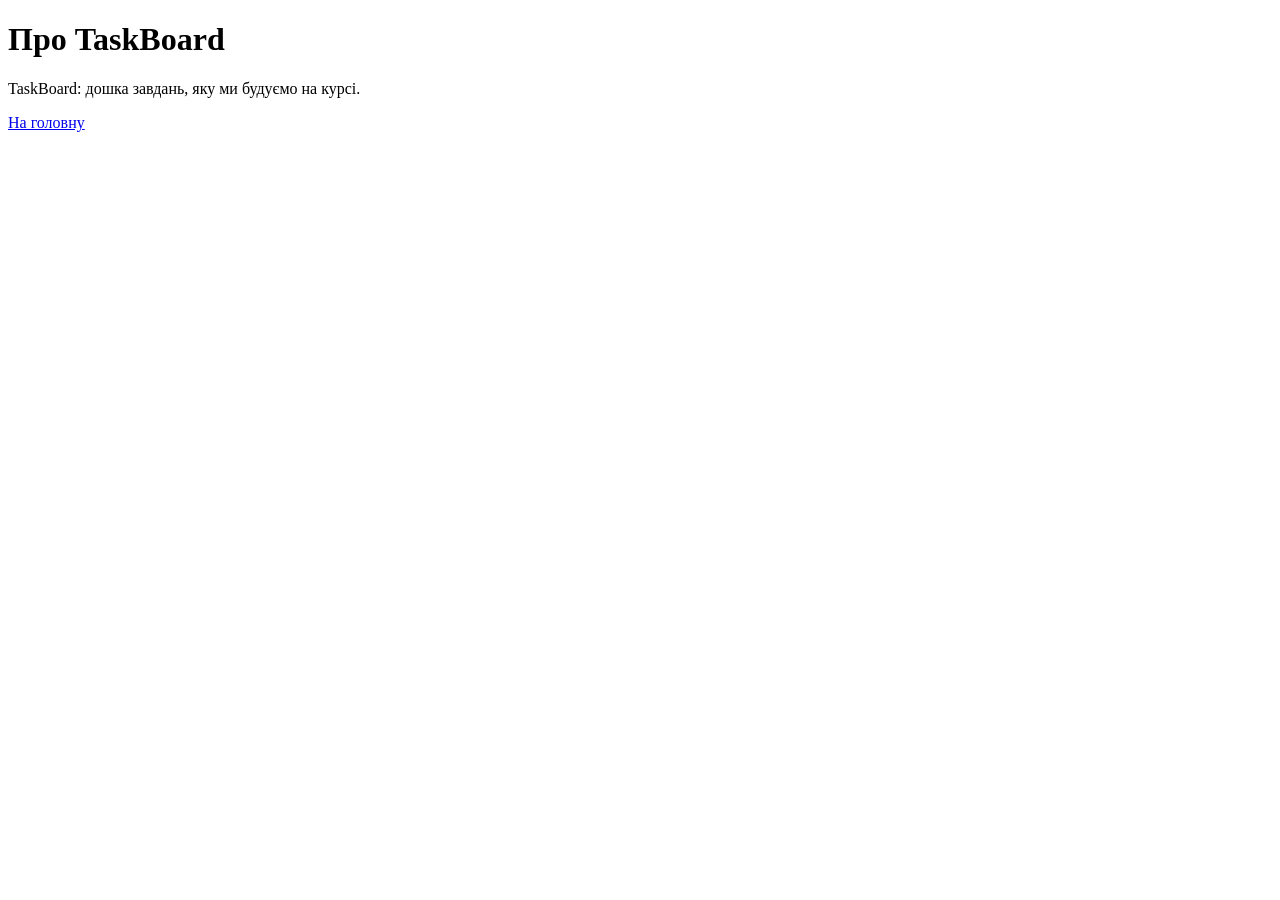
==== about.html @ ededf4ee "Додати сторінку про проєкт" ====
<!DOCTYPE html>
<html lang="uk">
<head>
  <meta charset="UTF-8">
  <title>Про проєкт</title>
</head>
<body>
  <h1>Про TaskBoard</h1>
  <p>TaskBoard: дошка завдань, яку ми будуємо на курсі.</p>
  <a href="index.html">На головну</a>
</body>
</html>
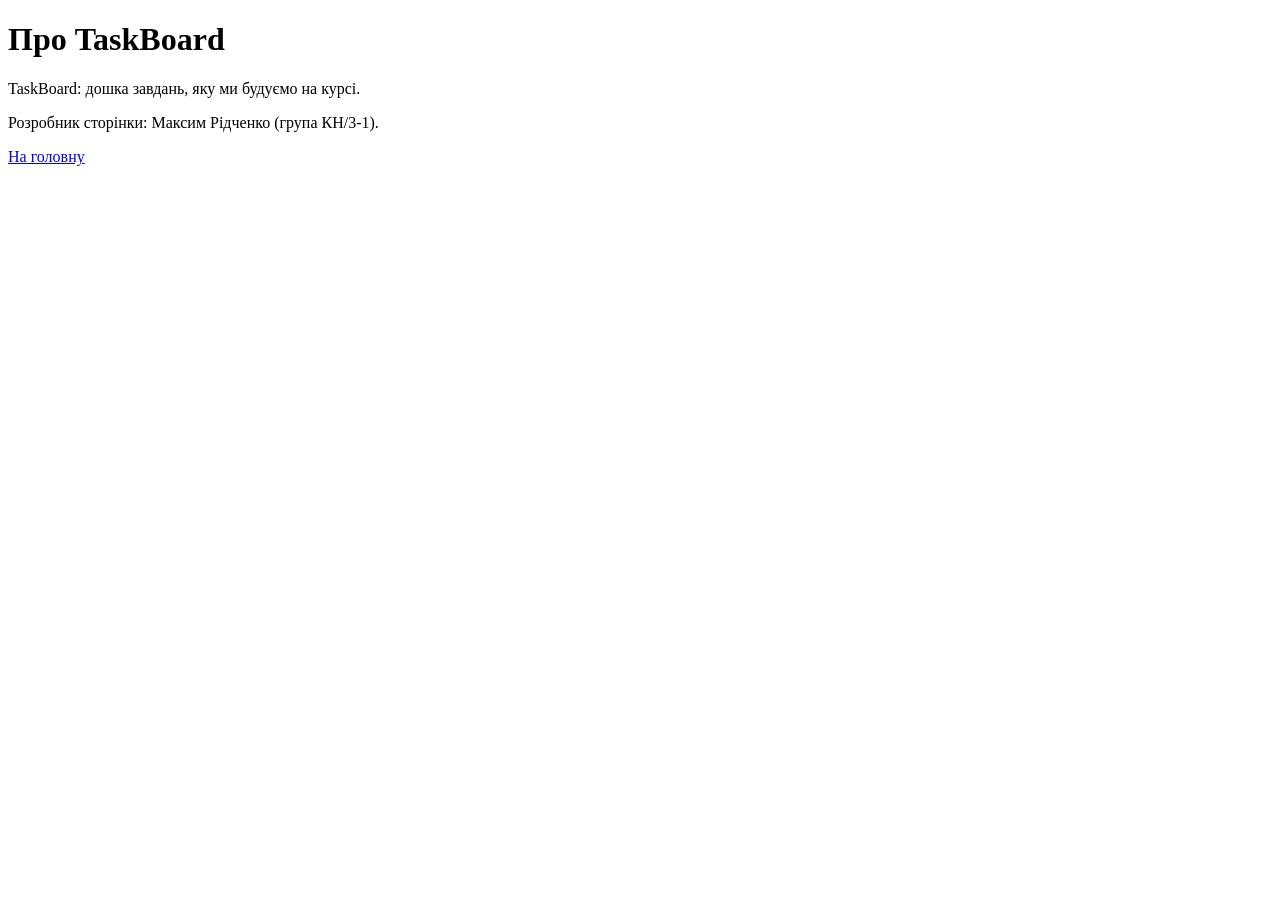
==== commit f7836fdc: "Додав інформацію про себе" ====
--- a/about.html
+++ b/about.html
@@ -7,6 +7,7 @@
 <body>
   <h1>Про TaskBoard</h1>
   <p>TaskBoard: дошка завдань, яку ми будуємо на курсі.</p>
+  <p>Розробник сторінки: Максим Рідченко (група КН/3-1).</p>
   <a href="index.html">На головну</a>
 </body>
 </html>
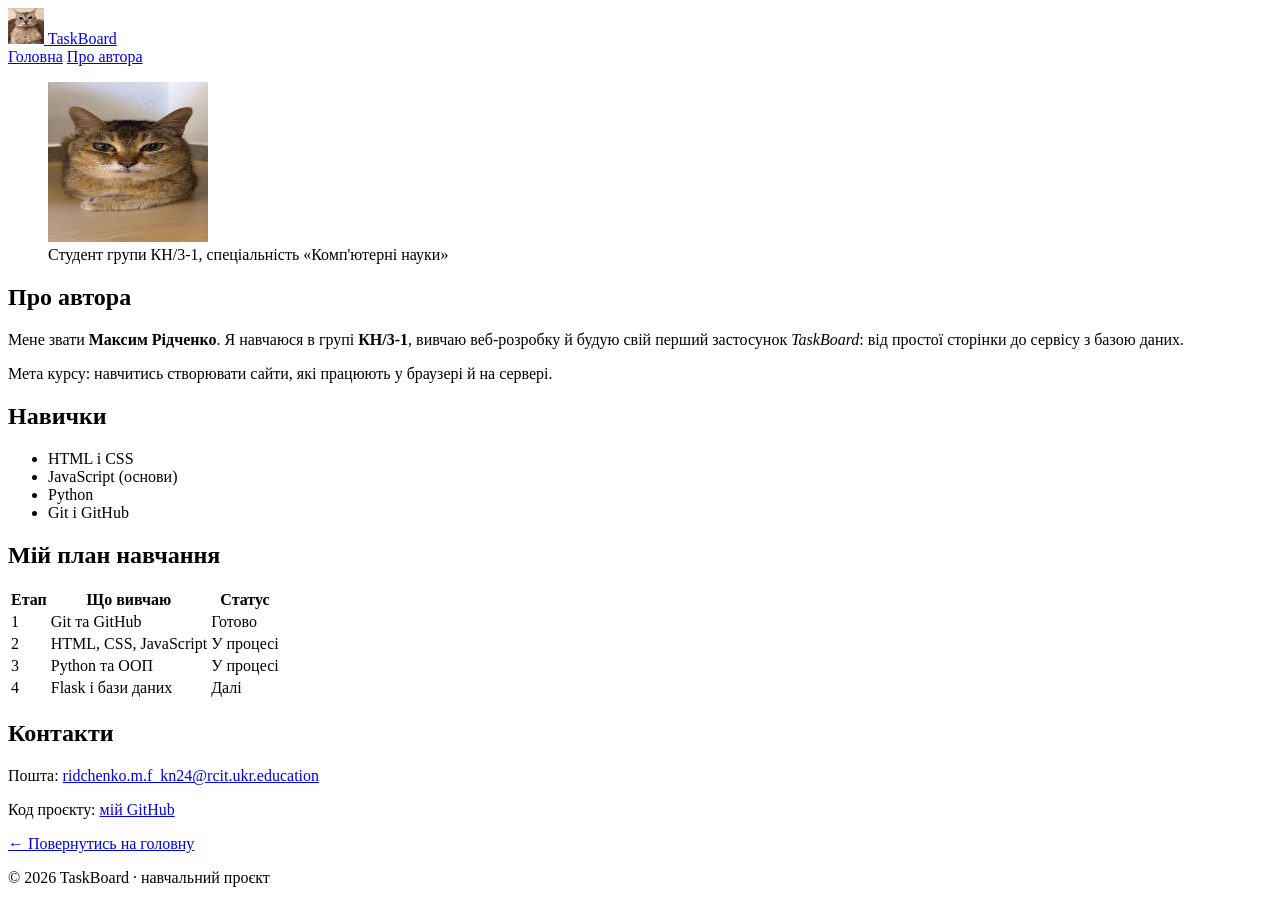
==== commit 5eac3926: "Додати семантичну розмітку та сторінку Про автора" ====
--- a/about.html
+++ b/about.html
@@ -2,12 +2,89 @@
 <html lang="uk">
 <head>
   <meta charset="UTF-8">
-  <title>Про проєкт</title>
+  <meta name="viewport" content="width=device-width, initial-scale=1.0">
+  <title>Про автора | TaskBoard</title>
 </head>
 <body>
-  <h1>Про TaskBoard</h1>
-  <p>TaskBoard: дошка завдань, яку ми будуємо на курсі.</p>
-  <p>Розробник сторінки: Максим Рідченко (група КН/3-1).</p>
-  <a href="index.html">На головну</a>
+  <header class="site-header">
+    <a class="brand" href="index.html">
+      <img src="images/logo.png" alt="Логотип TaskBoard" width="36" height="36">
+      <span>TaskBoard</span>
+    </a>
+    <nav class="nav">
+      <a href="index.html">Головна</a>
+      <a href="about.html">Про автора</a>
+    </nav>
+  </header>
+
+  <main class="container">
+    <article class="card profile">
+      <figure>
+        <img src="images/image.png" alt="Фото автора" width="160" height="160">
+        <figcaption>Студент групи КН/3-1, спеціальність «Комп'ютерні науки»</figcaption>
+      </figure>
+      <div class="profile-text">
+        <h1>Про автора</h1>
+        <p>Мене звати <strong>Максим Рідченко</strong>. Я навчаюся в групі <strong>КН/3-1</strong>, вивчаю веб-розробку й будую свій перший застосунок <em>TaskBoard</em>: від простої сторінки до сервісу з базою даних.</p>
+        <p>Мета курсу: навчитись створювати сайти, які працюють у браузері й на сервері.</p>
+      </div>
+    </article>
+
+    <section class="card">
+      <h2>Навички</h2>
+      <ul>
+        <li>HTML і CSS</li>
+        <li>JavaScript (основи)</li>
+        <li>Python</li>
+        <li>Git і GitHub</li>
+      </ul>
+    </section>
+
+    <section class="card">
+      <h2>Мій план навчання</h2>
+      <table>
+        <thead>
+          <tr>
+            <th>Етап</th>
+            <th>Що вивчаю</th>
+            <th>Статус</th>
+          </tr>
+        </thead>
+        <tbody>
+          <tr>
+            <td>1</td>
+            <td>Git та GitHub</td>
+            <td>Готово</td>
+          </tr>
+          <tr>
+            <td>2</td>
+            <td>HTML, CSS, JavaScript</td>
+            <td>У процесі</td>
+          </tr>
+          <tr>
+            <td>3</td>
+            <td>Python та ООП</td>
+            <td>У процесі</td>
+          </tr>
+          <tr>
+            <td>4</td>
+            <td>Flask і бази даних</td>
+            <td>Далі</td>
+          </tr>
+        </tbody>
+      </table>
+    </section>
+
+    <section class="card">
+      <h2>Контакти</h2>
+      <p>Пошта: <a href="mailto:ridchenko.m.f_kn24@rcit.ukr.education">ridchenko.m.f_kn24@rcit.ukr.education</a></p>
+      <p>Код проєкту: <a href="https://github.com/ridchenkomfkn24-byte" target="_blank" rel="noopener">мій GitHub</a></p>
+      <p><a href="index.html">&larr; Повернутись на головну</a></p>
+    </section>
+  </main>
+
+  <footer class="site-footer">
+    <p>&copy; 2026 TaskBoard · навчальний проєкт</p>
+  </footer>
 </body>
 </html>
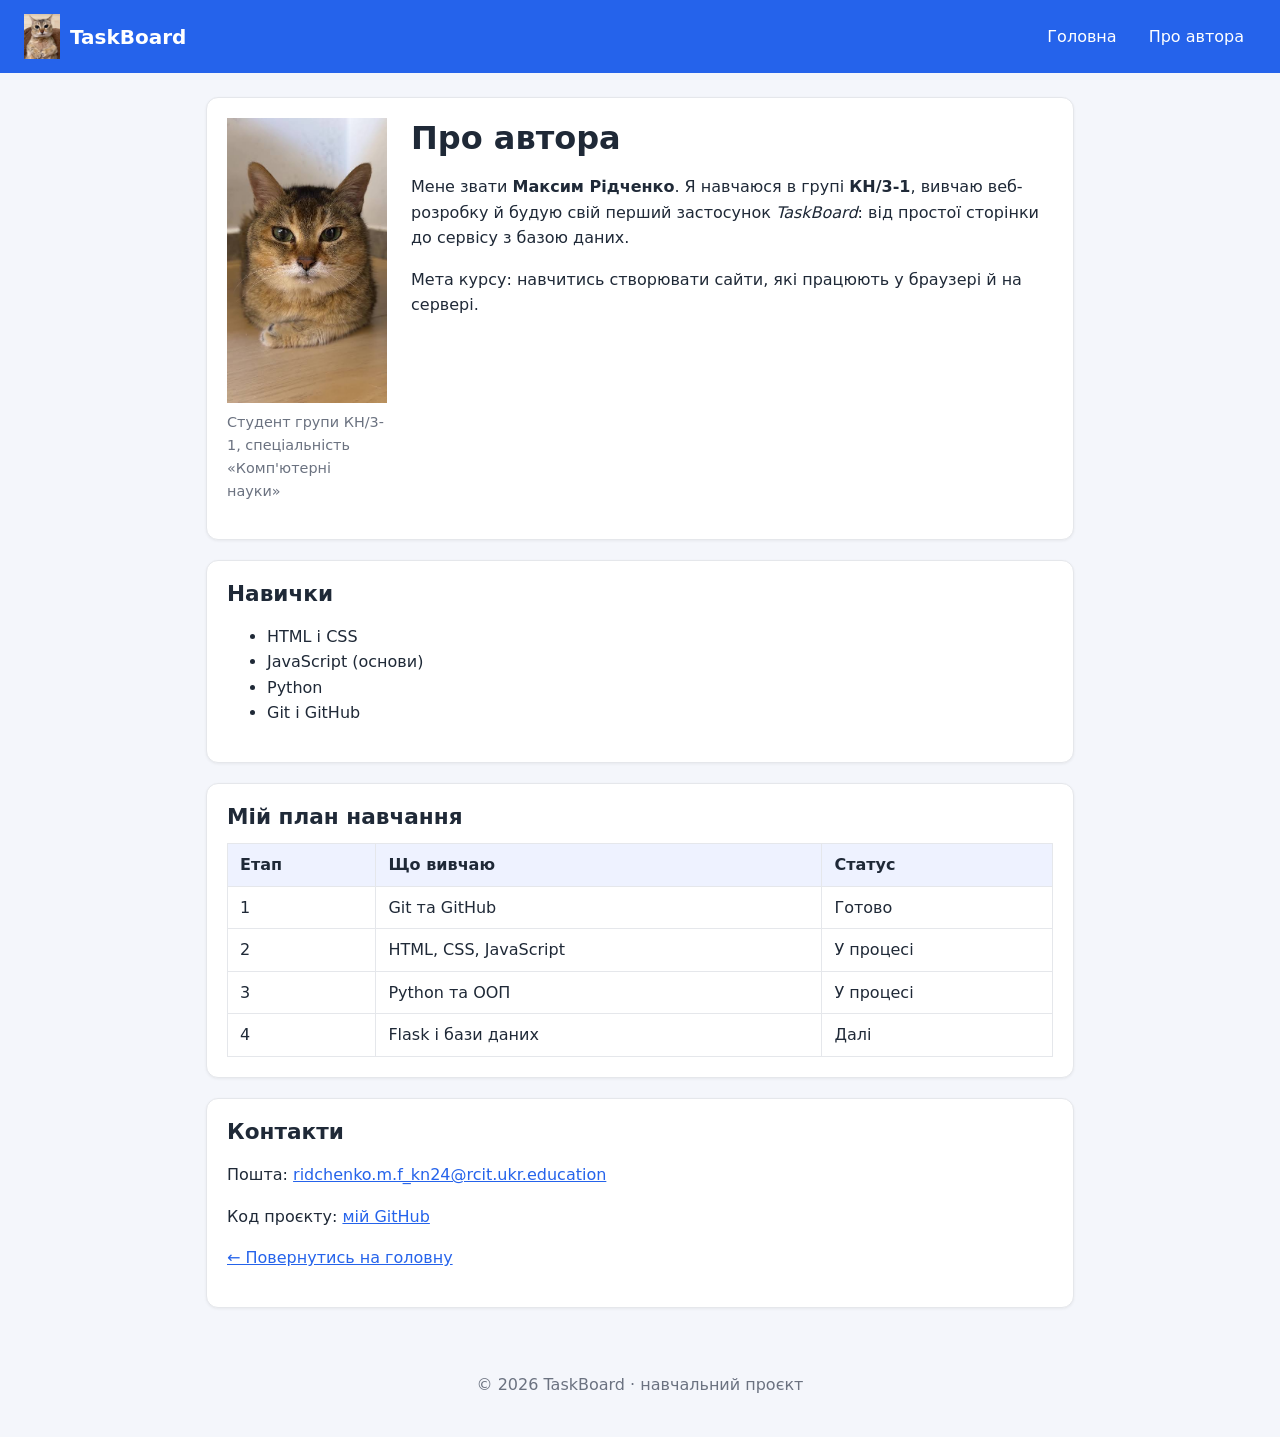
==== commit cad685aa: "Додав форму задачі, Flexbox і адаптивні стилі" ====
--- a/about.html
+++ b/about.html
@@ -4,6 +4,7 @@
   <meta charset="UTF-8">
   <meta name="viewport" content="width=device-width, initial-scale=1.0">
   <title>Про автора | TaskBoard</title>
+  <link rel="stylesheet" href="style.css">
 </head>
 <body>
   <header class="site-header">
--- a/style.css
+++ b/style.css
@@ -0,0 +1,210 @@
+:root {
+  --bg: #f4f6fb;
+  --card: #ffffff;
+  --text: #1f2937;
+  --muted: #6b7280;
+  --primary: #2563eb;
+  --primary-dark: #1d4ed8;
+  --border: #e5e7eb;
+  --success: #16a34a;
+  --danger: #dc2626;
+  --warning: #d97706;
+  --radius: 12px;
+}
+
+* {
+  box-sizing: border-box;
+}
+
+body {
+  margin: 0;
+  font-family: system-ui, "Segoe UI", Roboto, Arial, sans-serif;
+  line-height: 1.6;
+  color: var(--text);
+  background: var(--bg);
+}
+
+h1, h2 {
+  line-height: 1.25;
+  margin: 0 0 12px;
+}
+
+h1 { font-size: 2rem; }
+h2 { font-size: 1.35rem; }
+
+a { color: var(--primary); }
+a:hover { color: var(--primary-dark); }
+
+img { max-width: 100%; height: auto; }
+
+/* Шапка сайту з Flexbox */
+.site-header {
+  background: var(--primary);
+  color: #fff;
+  padding: 14px 24px;
+  display: flex;
+  flex-wrap: wrap;
+  align-items: center;
+  justify-content: space-between;
+  gap: 12px;
+}
+
+.brand {
+  color: #fff;
+  font-weight: 700;
+  font-size: 1.25rem;
+  text-decoration: none;
+  display: flex;
+  align-items: center;
+  gap: 10px;
+}
+
+.nav {
+  display: flex;
+  gap: 8px;
+}
+
+.nav a {
+  color: #fff;
+  text-decoration: none;
+  padding: 6px 12px;
+  border-radius: 8px;
+}
+
+.nav a:hover {
+  background: rgba(255, 255, 255, 0.2);
+}
+
+.container {
+  max-width: 900px;
+  margin: 24px auto;
+  padding: 0 16px;
+}
+
+.card,
+.intro {
+  background: var(--card);
+  border: 1px solid var(--border);
+  border-radius: var(--radius);
+  padding: 20px;
+  margin-bottom: 20px;
+  box-shadow: 0 1px 3px rgba(0, 0, 0, 0.06);
+}
+
+.site-footer {
+  text-align: center;
+  color: var(--muted);
+  padding: 24px 16px;
+}
+
+table {
+  border-collapse: collapse;
+  width: 100%;
+}
+
+th, td {
+  border: 1px solid var(--border);
+  padding: 8px 12px;
+  text-align: left;
+}
+
+th { background: #eef2ff; }
+
+figure { margin: 0 0 16px; }
+figcaption { color: var(--muted); font-size: 0.9rem; }
+
+/* Flexbox для профілю (about.html) */
+.profile {
+  display: flex;
+  gap: 24px;
+  align-items: flex-start;
+}
+
+.profile figure { flex: 0 0 160px; }
+.profile-text { flex: 1; }
+
+/* Форма та поля */
+.task-form {
+  display: flex;
+  flex-direction: column;
+  gap: 14px;
+}
+
+.form-row {
+  display: flex;
+  flex-wrap: wrap;
+  gap: 14px;
+}
+
+.field {
+  display: flex;
+  flex-direction: column;
+  gap: 4px;
+  font-weight: 600;
+  font-size: 0.9rem;
+}
+
+.field.grow { flex: 1 1 260px; }
+
+input[type="text"],
+input[type="date"],
+select,
+textarea {
+  font: inherit;
+  font-weight: 400;
+  padding: 8px 10px;
+  border: 1px solid var(--border);
+  border-radius: 8px;
+  background: #fff;
+}
+
+input:focus,
+select:focus,
+textarea:focus {
+  outline: 2px solid var(--primary);
+  outline-offset: 1px;
+}
+
+.btn {
+  align-self: flex-start;
+  font: inherit;
+  font-weight: 600;
+  color: #fff;
+  background: var(--primary);
+  border: 0;
+  border-radius: 8px;
+  padding: 10px 18px;
+  cursor: pointer;
+}
+
+.btn:hover { background: var(--primary-dark); }
+
+.form-message {
+  margin: 0;
+  min-height: 1.4em;
+  color: var(--danger);
+  font-size: 0.9rem;
+}
+
+/* Медіа-запити для мобільних пристроїв */
+@media (max-width: 600px) {
+  .site-header {
+    flex-direction: column;
+    align-items: flex-start;
+  }
+  .profile {
+    flex-direction: column;
+  }
+  .form-row {
+    flex-direction: column;
+  }
+  .field.grow {
+    flex: 0 0 auto;
+  }
+  .btn {
+    align-self: stretch;
+  }
+  h1 {
+    font-size: 1.6rem;
+  }
+}
